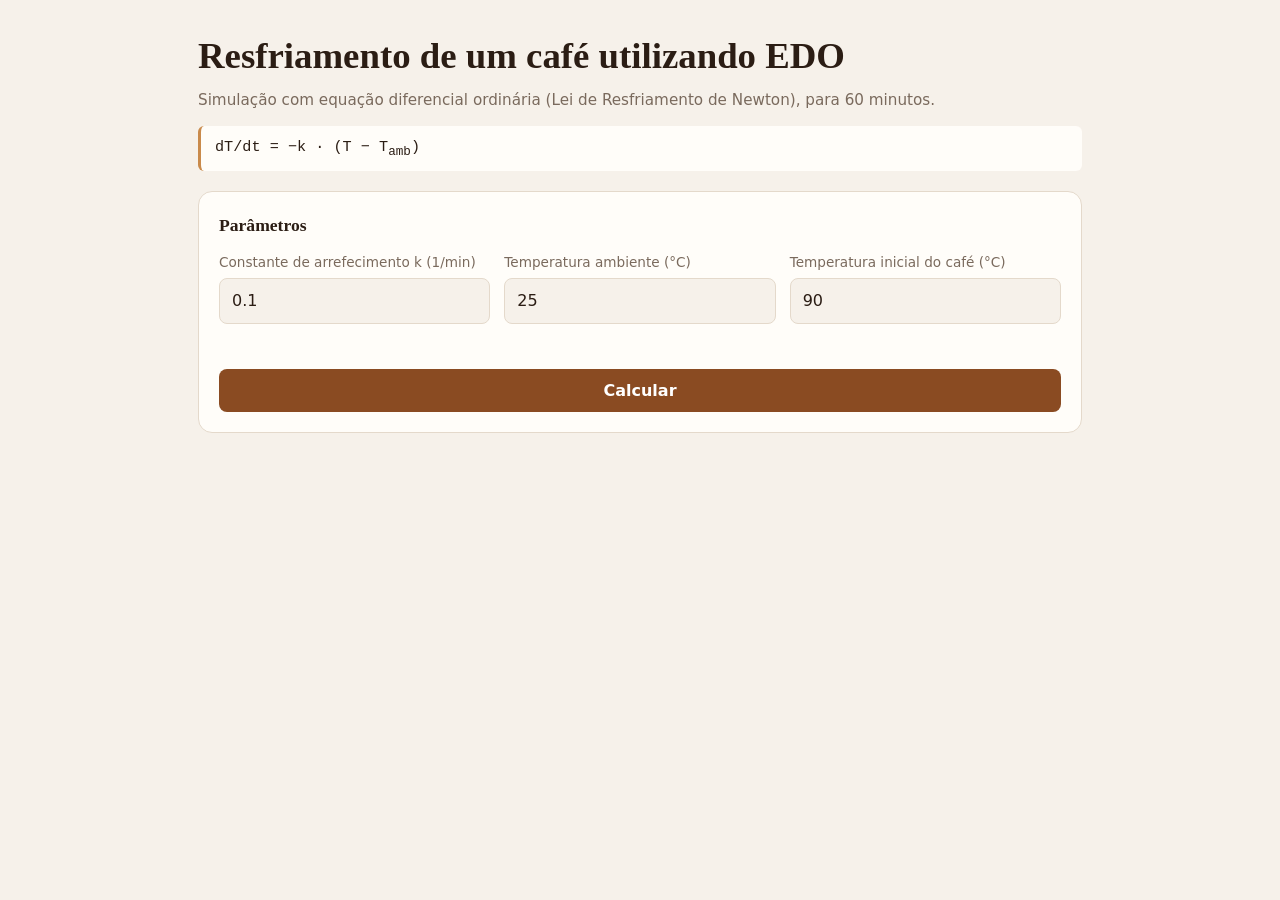
==== index.html @ 441c1241 "updt" ====
<!DOCTYPE html>
<html lang="pt-BR">
<head>
  <meta charset="UTF-8">
  <meta name="viewport" content="width=device-width, initial-scale=1">
  <title>Resfriamento de um café com Equação Diferencial Ordinária</title>
  <link rel="stylesheet" href="style.css">
</head>
<body>
  <main>

    <header>
      <h1>Resfriamento de um café utilizando EDO</h1>
      <p>Simulação com equação diferencial ordinária (Lei de Resfriamento de Newton), para 60 minutos.</p>
      <div class="equacao">dT/dt = −k · (T − T<sub>amb</sub>)</div>
    </header>

    <!-- Entrada de dados -->
    <section class="card">
      <h2>Parâmetros</h2>
      <form id="formulario" novalidate>
        <label>
          Constante de arrefecimento k (1/min)
          <input id="input-k" type="number" step="any" value="0.1" required>
        </label>

        <label>
          Temperatura ambiente (°C)
          <input id="input-ambiente" type="number" step="any" value="25" required>
        </label>

        <label>
          Temperatura inicial do café (°C)
          <input id="input-inicial" type="number" step="any" value="90" required>
        </label>

        <p id="mensagem-erro" role="alert"></p>
        <button type="submit">Calcular</button>
      </form>
    </section>

    <!-- Saída: aparece depois do primeiro cálculo -->
    <div id="resultados" hidden>

      <section class="card">
        <h2>Resultados</h2>
        <div class="indicadores">
          <div class="indicador">
            <span>Temperatura final (60 min)</span>
            <b id="res-final"></b>
          </div>
          <div class="indicador">
            <span>Diferença em relação ao ambiente</span>
            <b id="res-diferenca"></b>
          </div>
          <div class="indicador">
            <span>Erro máx. numérico × analítico</span>
            <b id="res-erro"></b>
          </div>
        </div>
      </section>

      <section class="card">
        <h2>Gráfico</h2>
        <canvas id="grafico" aria-label="Gráfico da temperatura do café ao longo do tempo"></canvas>
      </section>

      <section class="card">
        <h2>Tabela</h2>
        <div class="tabela-container">
          <table>
            <thead>
              <tr>
                <th>Tempo (min)</th>
                <th>Numérica (°C)</th>
                <th>Analítica (°C)</th>
              </tr>
            </thead>
            <tbody id="tabela-corpo"></tbody>
          </table>
        </div>
        <p class="nota">
          Solução numérica por Runge-Kutta de 4ª ordem (passo de 0,05 min).
          Solução analítica: T(t) = T<sub>amb</sub> + (T<sub>0</sub> − T<sub>amb</sub>)·e<sup>−kt</sup>.
        </p>
      </section>

    </div>
  </main>

  <script src="script.js"></script>
</body>
</html>
---- style.css ----
/* ===== Variáveis de cor (tema claro) ===== */
:root {
  --fundo: #f6f1ea;
  --cartao: #fffdf9;
  --texto: #2b1d14;
  --texto-suave: #7a6a5d;
  --borda: #e4d9cb;
  --destaque: #8a4b22;
  --destaque-claro: #c98a4b;
  --ambiente: #5b7a8c;
  --texto-botao: #ffffff;
  --erro: #c0392b;
}

/* ===== Tema escuro (segue a preferência do sistema) ===== */
@media (prefers-color-scheme: dark) {
  :root {
    --fundo: #1a1410;
    --cartao: #251c16;
    --texto: #f1e7dc;
    --texto-suave: #a8968a;
    --borda: #3a2d24;
    --destaque: #e0a06a;
    --destaque-claro: #c98a4b;
    --ambiente: #8fb3c7;
    --texto-botao: #1a1410;
  }
}

/* ===== Base ===== */
*,
*::before,
*::after {
  box-sizing: border-box;
}

body {
  margin: 0;
  background: var(--fundo);
  color: var(--texto);
  font-family: Georgia, "Times New Roman", serif;
  line-height: 1.5;
}

main {
  max-width: 920px;
  margin: 0 auto;
  padding: 28px 18px 48px;
}

/* ===== Cabeçalho ===== */
header h1 {
  margin: 0 0 6px;
  font-size: clamp(1.6rem, 4vw, 2.3rem);
}

header p {
  margin: 0;
  color: var(--texto-suave);
  font-family: system-ui, sans-serif;
  font-size: 0.95rem;
}

.equacao {
  margin-top: 14px;
  padding: 10px 14px;
  border-left: 3px solid var(--destaque-claro);
  border-radius: 6px;
  background: var(--cartao);
  font-family: "Courier New", monospace;
  font-size: 0.95rem;
  overflow-x: auto;
}

/* ===== Cartões ===== */
.card {
  margin-top: 20px;
  padding: 20px;
  border: 1px solid var(--borda);
  border-radius: 14px;
  background: var(--cartao);
}

.card h2 {
  margin: 0 0 14px;
  font-size: 1.1rem;
}

/* ===== Formulário ===== */
form {
  display: grid;
  grid-template-columns: repeat(auto-fit, minmax(210px, 1fr));
  gap: 14px;
  font-family: system-ui, sans-serif;
}

label {
  display: flex;
  flex-direction: column;
  gap: 5px;
  color: var(--texto-suave);
  font-size: 0.85rem;
}

input {
  padding: 10px 12px;
  border: 1px solid var(--borda);
  border-radius: 8px;
  background: var(--fundo);
  color: var(--texto);
  font: inherit;
  font-size: 1rem;
}

input:focus {
  outline: 2px solid var(--destaque-claro);
  border-color: transparent;
}

button {
  grid-column: 1 / -1;
  padding: 12px;
  border: 0;
  border-radius: 8px;
  background: var(--destaque);
  color: var(--texto-botao);
  font: 600 1rem system-ui, sans-serif;
  cursor: pointer;
}

button:hover {
  filter: brightness(1.08);
}

#mensagem-erro {
  grid-column: 1 / -1;
  min-height: 1.2em;
  margin: 0;
  color: var(--erro);
  font-size: 0.9rem;
}

/* ===== Resultados ===== */
#resultados[hidden] {
  display: none;
}

.indicadores {
  display: grid;
  grid-template-columns: repeat(auto-fit, minmax(170px, 1fr));
  gap: 12px;
  font-family: system-ui, sans-serif;
}

.indicador {
  padding: 12px 14px;
  border: 1px solid var(--borda);
  border-radius: 10px;
  background: var(--fundo);
}

.indicador span {
  display: block;
  color: var(--texto-suave);
  font-size: 0.78rem;
}

.indicador b {
  color: var(--destaque);
  font-size: 1.5rem;
}

/* ===== Gráfico ===== */
canvas {
  display: block;
  width: 100%;
  height: 340px;
}

/* ===== Tabela ===== */
.tabela-container {
  overflow-x: auto;
}

table {
  width: 100%;
  min-width: 420px;
  border-collapse: collapse;
  font-family: system-ui, sans-serif;
  font-size: 0.92rem;
}

th,
td {
  padding: 8px 10px;
  border-bottom: 1px solid var(--borda);
  text-align: right;
}

th {
  color: var(--texto-suave);
  font-size: 0.8rem;
  font-weight: 600;
}

th:first-child,
td:first-child {
  text-align: left;
}

.nota {
  margin: 10px 0 0;
  color: var(--texto-suave);
  font-family: system-ui, sans-serif;
  font-size: 0.82rem;
}
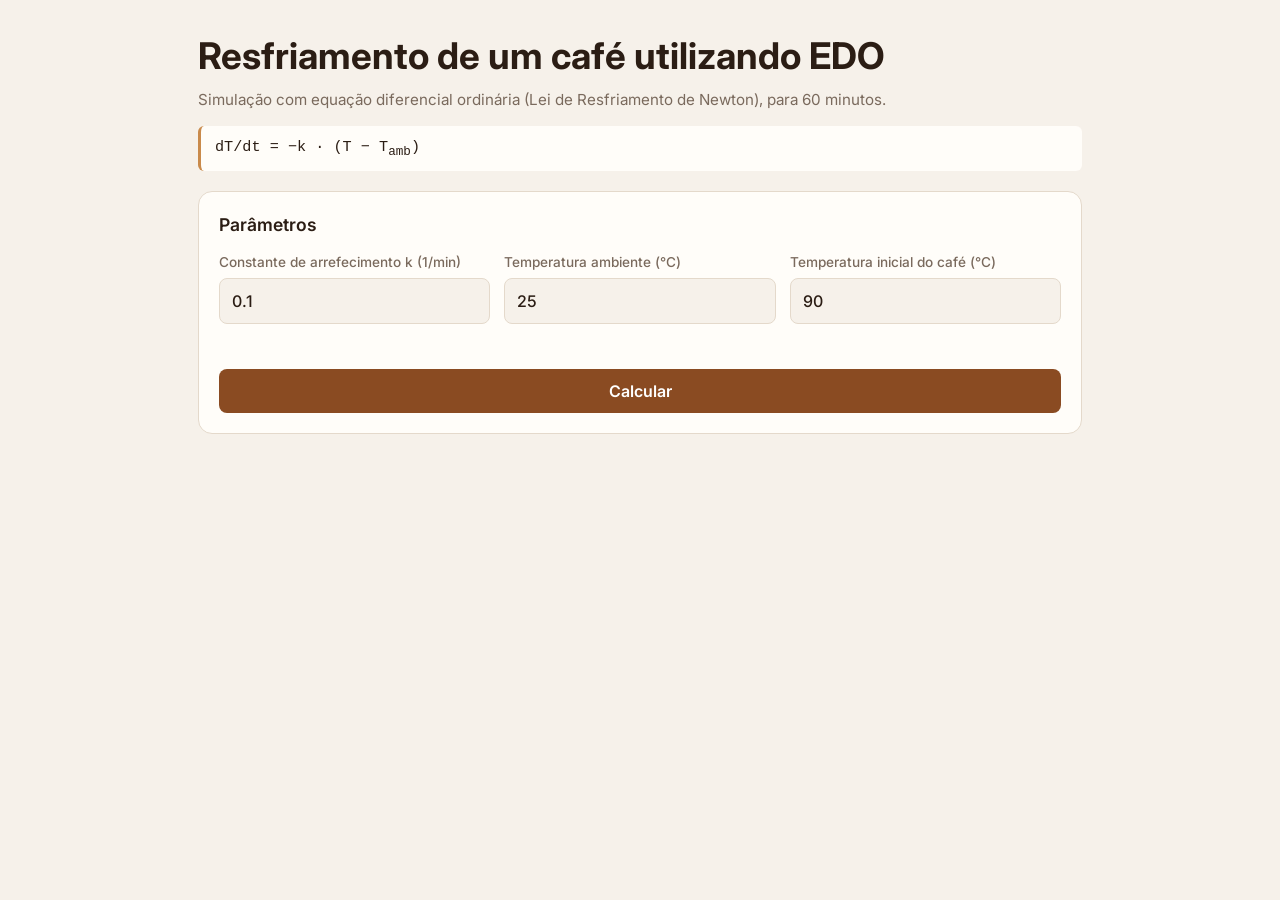
==== commit cb74eadd: "updt" ====
--- a/index.html
+++ b/index.html
@@ -39,7 +39,7 @@
       </form>
     </section>
 
-    <!-- Saída: aparece depois do primeiro cálculo -->
+    <!-- Saída -->
     <div id="resultados" hidden>
 
       <section class="card">
--- a/style.css
+++ b/style.css
@@ -1,4 +1,7 @@
-/* ===== Variáveis de cor (tema claro) ===== */
+/* importando fonte*/
+@import url('https://fonts.googleapis.com/css2?family=Inter:wght@300;400;500;600;700&display=swap');
+
+/* Variáveis de cor  */
 :root {
   --fundo: #f6f1ea;
   --cartao: #fffdf9;
@@ -12,7 +15,7 @@
   --erro: #c0392b;
 }
 
-/* ===== Tema escuro (segue a preferência do sistema) ===== */
+/* Tema escuro  */
 @media (prefers-color-scheme: dark) {
   :root {
     --fundo: #1a1410;
@@ -27,7 +30,7 @@
   }
 }
 
-/* ===== Base ===== */
+/* Base  */
 *,
 *::before,
 *::after {
@@ -38,7 +41,7 @@
   margin: 0;
   background: var(--fundo);
   color: var(--texto);
-  font-family: Georgia, "Times New Roman", serif;
+  font-family: 'Inter', sans-serif; /* A fonte base que espalhará para os outros elementos */
   line-height: 1.5;
 }
 
@@ -48,16 +51,16 @@
   padding: 28px 18px 48px;
 }
 
-/* ===== Cabeçalho ===== */
+/*  Cabeçalho  */
 header h1 {
   margin: 0 0 6px;
   font-size: clamp(1.6rem, 4vw, 2.3rem);
+  font-weight: 700; /* Aproveitando o peso 700 importado */
 }
 
 header p {
   margin: 0;
   color: var(--texto-suave);
-  font-family: system-ui, sans-serif;
   font-size: 0.95rem;
 }
 
@@ -67,12 +70,12 @@
   border-left: 3px solid var(--destaque-claro);
   border-radius: 6px;
   background: var(--cartao);
-  font-family: "Courier New", monospace;
+  font-family: "Courier New", monospace; /* Mantido monospace para equações */
   font-size: 0.95rem;
   overflow-x: auto;
 }
 
-/* ===== Cartões ===== */
+/* Cartões */
 .card {
   margin-top: 20px;
   padding: 20px;
@@ -84,14 +87,14 @@
 .card h2 {
   margin: 0 0 14px;
   font-size: 1.1rem;
-}
-
-/* ===== Formulário ===== */
+  font-weight: 600;
+}
+
+/* Formulário */
 form {
   display: grid;
   grid-template-columns: repeat(auto-fit, minmax(210px, 1fr));
   gap: 14px;
-  font-family: system-ui, sans-serif;
 }
 
 label {
@@ -100,6 +103,7 @@
   gap: 5px;
   color: var(--texto-suave);
   font-size: 0.85rem;
+  font-weight: 500;
 }
 
 input {
@@ -108,7 +112,7 @@
   border-radius: 8px;
   background: var(--fundo);
   color: var(--texto);
-  font: inherit;
+  font: inherit; /* Puxa a Inter automaticamente do body */
   font-size: 1rem;
 }
 
@@ -124,7 +128,9 @@
   border-radius: 8px;
   background: var(--destaque);
   color: var(--texto-botao);
-  font: 600 1rem system-ui, sans-serif;
+  font-family: inherit; /* Força o botão a usar a Inter */
+  font-weight: 600;
+  font-size: 1rem;
   cursor: pointer;
 }
 
@@ -140,7 +146,7 @@
   font-size: 0.9rem;
 }
 
-/* ===== Resultados ===== */
+/*  Resultados */
 #resultados[hidden] {
   display: none;
 }
@@ -149,7 +155,6 @@
   display: grid;
   grid-template-columns: repeat(auto-fit, minmax(170px, 1fr));
   gap: 12px;
-  font-family: system-ui, sans-serif;
 }
 
 .indicador {
@@ -163,21 +168,23 @@
   display: block;
   color: var(--texto-suave);
   font-size: 0.78rem;
+  font-weight: 500;
 }
 
 .indicador b {
   color: var(--destaque);
   font-size: 1.5rem;
-}
-
-/* ===== Gráfico ===== */
+  font-weight: 700;
+}
+
+/* Gráfico  */
 canvas {
   display: block;
   width: 100%;
   height: 340px;
 }
 
-/* ===== Tabela ===== */
+/* Tabela  */
 .tabela-container {
   overflow-x: auto;
 }
@@ -186,7 +193,6 @@
   width: 100%;
   min-width: 420px;
   border-collapse: collapse;
-  font-family: system-ui, sans-serif;
   font-size: 0.92rem;
 }
 
@@ -211,6 +217,5 @@
 .nota {
   margin: 10px 0 0;
   color: var(--texto-suave);
-  font-family: system-ui, sans-serif;
   font-size: 0.82rem;
-}
+}
